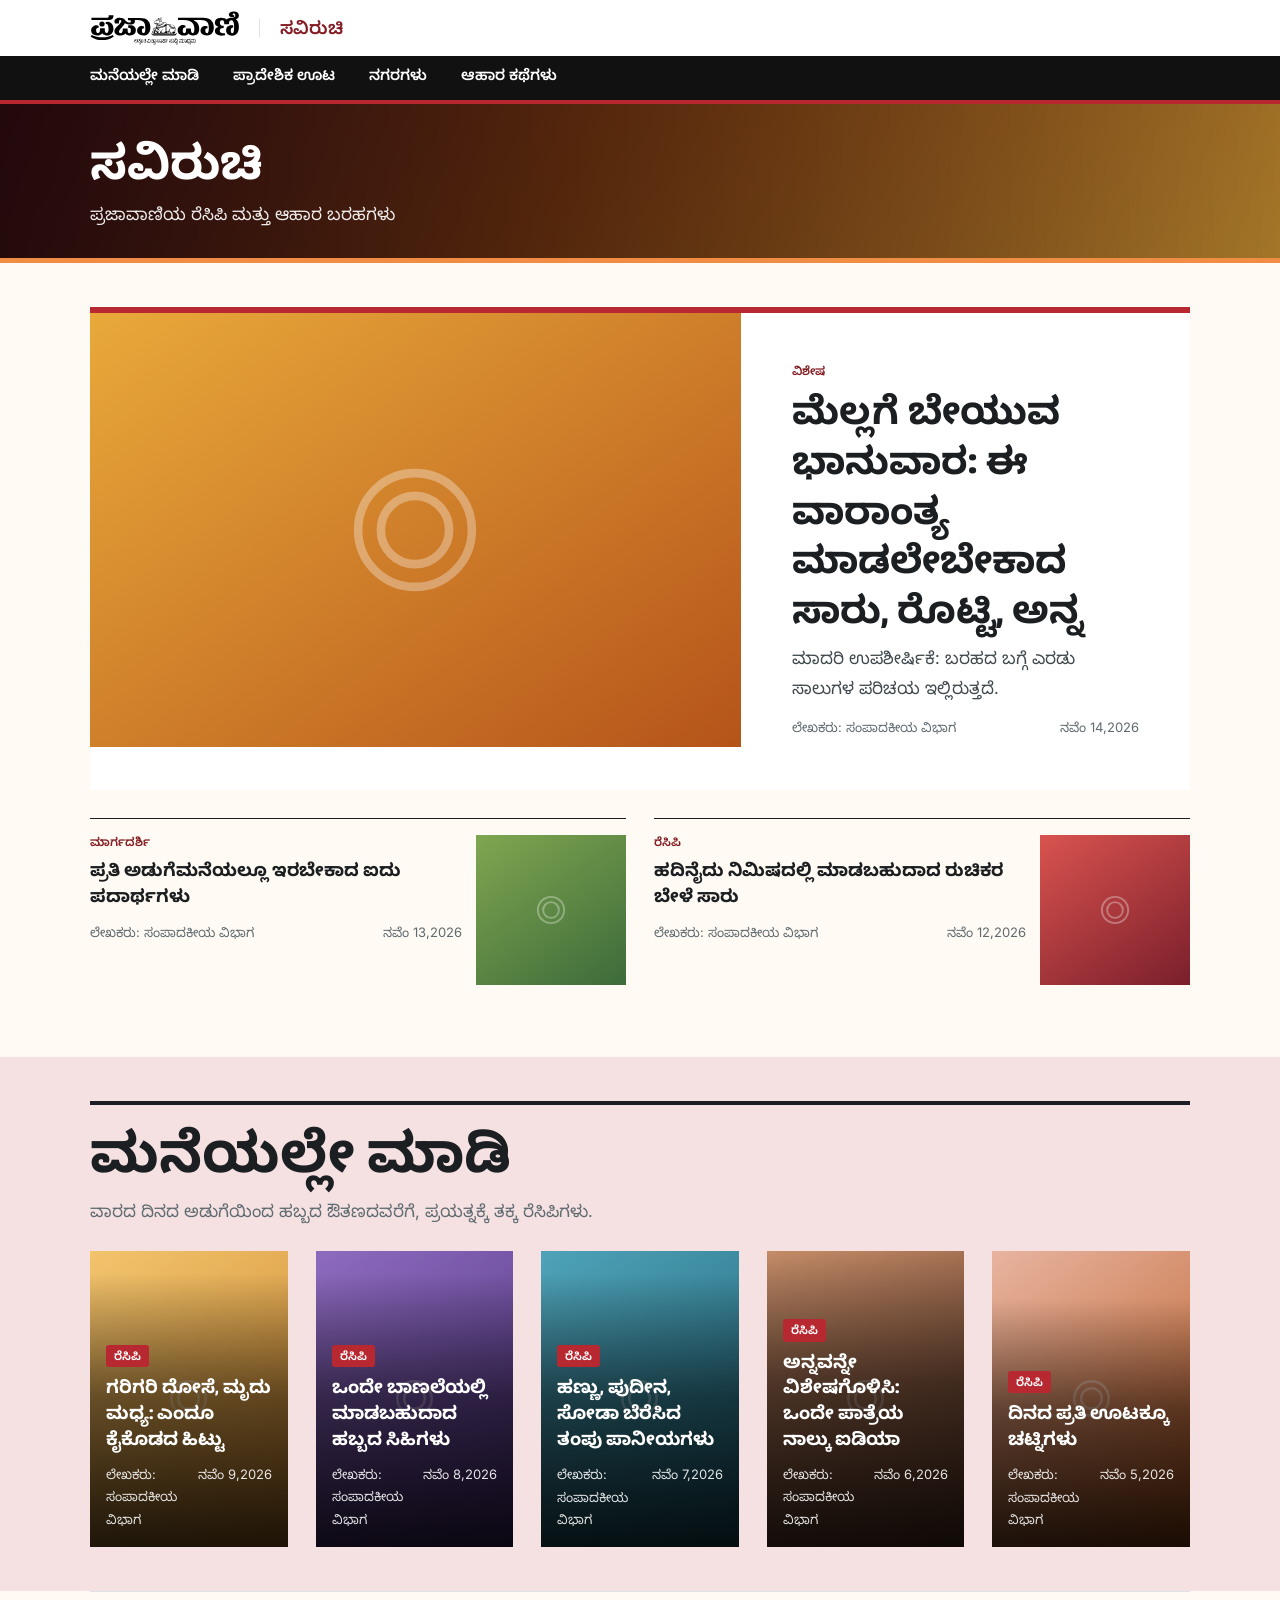
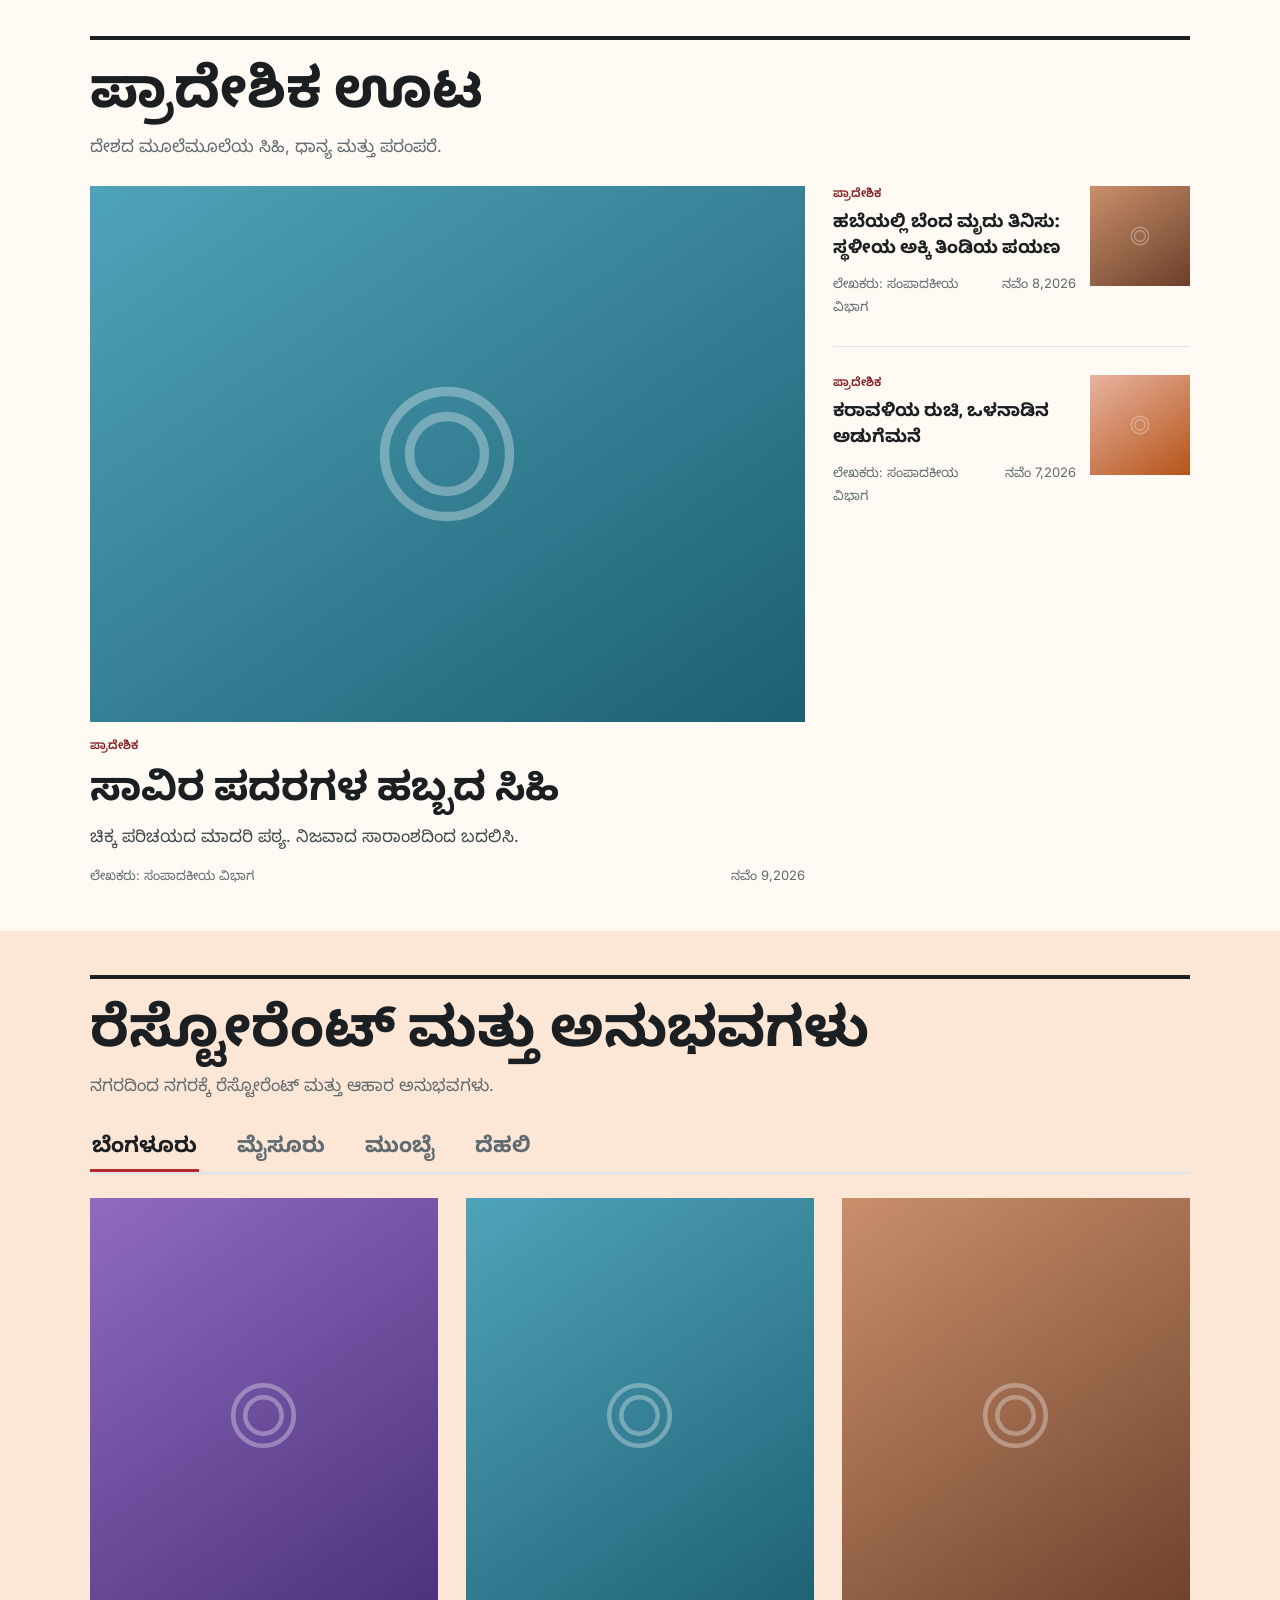
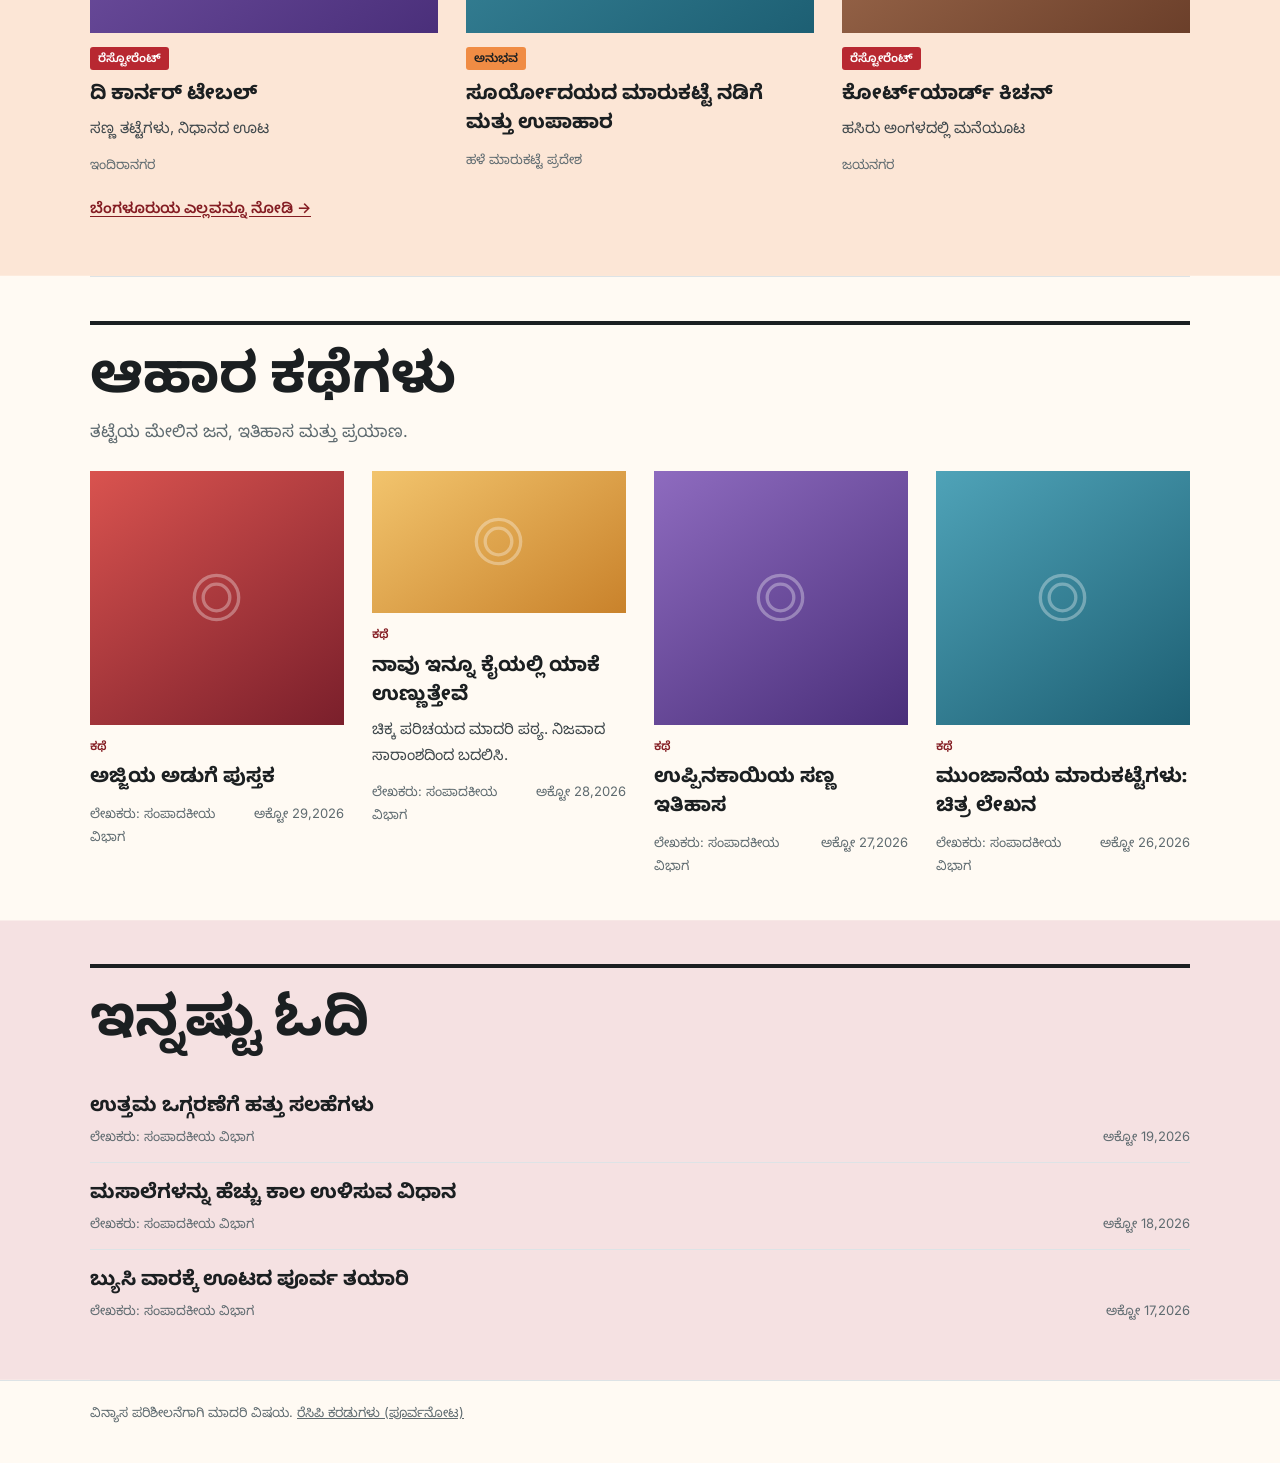
==== index.pv.html @ 2c907ed9 "Build Food section preview: DH and PV landings and tabular recipe pages Landing pages (index.html, i" ====
<!doctype html>
<html lang="kn">
<head>
  <meta charset="utf-8">
  <meta name="viewport" content="width=device-width, initial-scale=1">
  <meta name="theme-color" content="#b82831">
  <meta name="robots" content="noindex, nofollow"><!-- Preview only. Replace with the real robots/canonical tags when hosting is confirmed. -->
  <title>ಸವಿರುಚಿ | ಪ್ರಜಾವಾಣಿ</title>
  <meta name="description" content="ಪ್ರಜಾವಾಣಿಯ ರೆಸಿಪಿ ಮತ್ತು ಆಹಾರ ಬರಹಗಳು.">
  <link rel="icon" type="image/svg+xml" href="https://images.assettype.com/deccanherald/2026-10-08/by28kjz8/favicon-pv.svg">
    <link rel="preconnect" href="https://fonts.googleapis.com">
  <link rel="preconnect" href="https://fonts.gstatic.com" crossorigin>
  <link rel="stylesheet" href="https://fonts.googleapis.com/css2?family=Bricolage+Grotesque:opsz,wght@12..96,600..800&family=Inter:wght@400;500;600;700&family=Noto+Sans+Kannada:wght@400;600;700&display=swap">
  <link rel="stylesheet" href="site/style.css">
  <script src="site/common.js" defer></script>
  <script src="site/main.js" defer></script>
</head>
<body class="brand-pv">
  <a class="skip-link" href="#stories">ಬರಹಗಳಿಗೆ ಹೋಗಿ</a>
  <header class="top">
    <div class="top-inner">
      <a class="publisher" href="https://www.prajavani.net/" aria-label="ಪ್ರಜಾವಾಣಿ ಮುಖಪುಟ"><img src="site/assets/pv-logo.svg" alt="ಪ್ರಜಾವಾಣಿ" height="34"></a>
      <span class="section-name" data-food-title>ಸವಿರುಚಿ</span>
    </div>
    <div class="subnav"><nav class="top-nav" data-food-nav aria-label="ಆಹಾರ ವಿಭಾಗಗಳು"></nav></div>
  </header>
  <main>
    <section class="masthead">
      <div class="wrap">
        <h1 data-food-title>ಸವಿರುಚಿ</h1>
        <p data-food-descriptor>ಪ್ರಜಾವಾಣಿಯ ರೆಸಿಪಿ ಮತ್ತು ಆಹಾರ ಬರಹಗಳು</p>
      </div>
    </section>
    <div class="wrap" id="stories" data-food-root data-layout="content/placeholder-landing.json" data-recipe-page="recipe.html" tabindex="-1">
      <p class="loading">ಲೋಡ್ ಆಗುತ್ತಿದೆ…</p>
      <noscript><p class="load-error">ಬರಹಗಳನ್ನು ತೋರಿಸಲು JavaScript ಬೇಕು. <a href="https://www.prajavani.net/health/recipe">ಪ್ರಜಾವಾಣಿ ರೆಸಿಪಿ</a> ಪುಟಕ್ಕೆ ಭೇಟಿ ನೀಡಿ.</p></noscript>
    </div>
  </main>
  <footer class="foot"><div class="wrap"><p>ವಿನ್ಯಾಸ ಪರಿಶೀಲನೆಗಾಗಿ ಮಾದರಿ ವಿಷಯ. <a href="recipe.html">ರೆಸಿಪಿ ಕರಡುಗಳು (ಪೂರ್ವನೋಟ)</a></p></div></footer>
</body>
</html>
---- site/style.css ----
/* Food section · DH and PV. Brand colours and logos follow Common Design/style-guide.html (DH #0091AC, PV #B82831).
   Fonts: Bricolage Grotesque (headlines) + Inter (text), Noto Sans Kannada for Kannada glyphs on PV.
   Images are placeholders with per-card aspect ratios (.ar-*); card rows become swipeable carousels on mobile. */

:root{
  --brand-primary:#0091ac;--brand-secondary:#00a9c7;--brand-highlight:#ee9b00;
  --font-headline:"Bricolage Grotesque","Noto Sans Kannada",system-ui,sans-serif;
  --font-subhead:"Inter","Noto Sans Kannada",system-ui,sans-serif;
  --font-body:"Inter","Noto Sans Kannada",system-ui,sans-serif;
  --head-weight:700;--sub-weight:600;--body-weight:400;
  --ink:#1b1f21;--muted:#5f6b70;--paper:#fffaf3;--card:#fff;--line:#dde3e6;
  --wrap:1180px;--pad:clamp(16px,4vw,40px);--gap:clamp(16px,2.4vw,28px)
}
.brand-pv{
  --brand-primary:#b82831;--brand-secondary:#b82831;--brand-highlight:#f08c44
}
*{box-sizing:border-box}
html{scroll-behavior:smooth;scroll-padding-top:130px}
[hidden]{display:none!important}
/* Derived brand tokens live on body, next to the brand class, so each brand recomputes them from its own primary. */
body{--accent-ink:color-mix(in srgb,var(--brand-primary) 72%,#000);--chip-bg:color-mix(in srgb,var(--brand-primary) 12%,#fff);--band:color-mix(in srgb,var(--brand-primary) 14%,#fff);--band-warm:color-mix(in srgb,var(--brand-highlight) 22%,#fff);--deep:color-mix(in srgb,var(--brand-primary) 80%,#000);
  margin:0;background:var(--paper);color:var(--ink);font:var(--body-weight) 16px/1.6 var(--font-body);-webkit-font-smoothing:antialiased;overflow-wrap:anywhere}
body.brand-pv{line-height:1.75}
img{max-width:100%;height:auto;display:block}
a{color:inherit}
h1,h2,h3,h4,p,ul,ol,dl,dd{margin:0}
ul,ol{padding:0}
button{font:inherit}
.wrap{max-width:var(--wrap);margin:0 auto;padding:0 var(--pad)}
.visually-hidden{position:absolute!important;width:1px;height:1px;overflow:hidden;clip:rect(0 0 0 0);white-space:nowrap}
.skip-link{position:absolute;left:8px;top:-64px;z-index:300;background:#fff;color:var(--ink);padding:10px 16px;font-family:var(--font-subhead);font-weight:var(--sub-weight);text-decoration:none}
.skip-link:focus{top:8px}
a:focus-visible,button:focus-visible,summary:focus-visible,[tabindex]:focus-visible{outline:3px solid var(--brand-highlight);outline-offset:3px;border-radius:2px}
[data-food-root]:focus{outline:none}

/* Header: white bar with the approved logo, then a black uppercase nav strip (Bon Appetit). */
.top{position:sticky;top:0;z-index:100;background:#fff}
.top-inner{max-width:var(--wrap);margin:0 auto;padding:4px var(--pad);display:flex;align-items:center;gap:0 20px;min-height:56px}
.publisher{display:inline-flex;align-items:center;min-height:48px}
.publisher img{height:44px;width:auto}
.brand-pv .publisher img{height:34px}
.section-name{font:var(--sub-weight) 15px/1 var(--font-subhead);text-transform:uppercase;padding-left:20px;border-left:1px solid var(--line);color:var(--accent-ink)}
.brand-pv .section-name{text-transform:none;font-size:18px}
.subnav{background:#111;border-bottom:4px solid var(--brand-primary)}
.top-nav{display:flex;gap:2px;overflow-x:auto;max-width:var(--wrap);margin:0 auto;padding:0 calc(var(--pad) - 16px);scrollbar-width:none}
.top-nav::-webkit-scrollbar{display:none}
.top-nav a{display:inline-flex;align-items:center;min-height:44px;padding:0 16px;white-space:nowrap;color:#fff;text-decoration:none;font:var(--sub-weight) 13px var(--font-subhead);text-transform:uppercase;border-bottom:3px solid transparent}
.brand-pv .top-nav a{text-transform:none;font-size:15px}
.top-nav a:hover{border-bottom-color:var(--brand-highlight)}
.top-nav a:focus-visible{outline-color:#fff}
@media(max-width:700px){.section-name{display:none}}

/* Masthead: slim photo bar under a dark overlay (photo set in the layout JSON), spice-toned gradient as fallback */
.masthead{padding:clamp(16px,2.6vw,28px) 0;margin-bottom:clamp(20px,3vw,32px);color:#fff;background:linear-gradient(90deg,rgb(0 0 0/.72),rgb(0 0 0/.30)),var(--masthead-image,none) center/cover,linear-gradient(120deg,#7a1f2b,#b5541a 45%,#e9a93a);border-bottom:5px solid var(--brand-highlight)}
.masthead h1{font:var(--head-weight) clamp(2rem,4.5vw,3rem)/1.15 var(--font-headline)}
.brand-pv .masthead h1{line-height:1.3}
.masthead p{margin-top:6px;max-width:52ch;color:#fff;opacity:.92;font-size:1.0625rem}

/* Shared story parts */
.tags{display:flex;flex-wrap:wrap;gap:6px 12px;margin-bottom:8px}
.tag{font:var(--sub-weight) 11px/1.2 var(--font-subhead);text-transform:uppercase;color:var(--accent-ink)}
.brand-pv .tag{text-transform:none;font-size:12px}
.tag-video,.tag-premium{padding:4px 7px;border-radius:3px}
.tag-video{background:var(--ink);color:#fff}
.tag-premium{background:#fff;color:var(--ink);box-shadow:inset 0 0 0 1px var(--ink)}
.headline{font:var(--head-weight) 1.25rem/1.25 var(--font-headline)}
.brand-pv .headline{line-height:1.45}
.headline a{text-decoration:none}
.headline a:hover{text-decoration:underline;text-decoration-thickness:2px;text-underline-offset:3px;text-decoration-color:var(--brand-primary)}
.dek{margin-top:8px;color:#3f484c;font-size:.9375rem}
.meta{margin-top:auto;padding-top:12px;display:flex;justify-content:space-between;gap:12px;font-size:13px;color:var(--muted)}
.meta .date{margin-left:auto;white-space:nowrap}
.caption{margin-top:10px;font-size:12px;color:var(--muted);font-style:italic}
.art{display:block;position:relative;aspect-ratio:var(--ar,3/2);overflow:hidden;background:linear-gradient(145deg,var(--t1,#ddd),var(--t2,#bbb))}
.art:after{content:"";position:absolute;inset:0;opacity:.32;background:url("data:image/svg+xml,%3Csvg xmlns='http://www.w3.org/2000/svg' viewBox='0 0 64 64' fill='none' stroke='white' stroke-width='3'%3E%3Ccircle cx='32' cy='32' r='20'/%3E%3Ccircle cx='32' cy='32' r='12'/%3E%3C/svg%3E") center/28% no-repeat}
.art img{position:absolute;inset:0;width:100%;height:100%;object-fit:cover;z-index:1}
.art.has-img:after{display:none}
.ar-wide{--ar:3/2}.ar-wide2{--ar:16/9}.ar-43{--ar:4/3}.ar-square{--ar:1/1}.ar-portrait{--ar:4/5}.ar-tall{--ar:2/3}
.text-link{display:inline-flex;align-items:center;min-height:44px;font:var(--sub-weight) 15px var(--font-subhead);color:var(--accent-ink);text-decoration:underline;text-underline-offset:3px}
.button{display:inline-flex;align-items:center;justify-content:center;min-height:44px;padding:0 20px;border-radius:999px;background:var(--brand-highlight);color:var(--ink);font:var(--sub-weight) 15px var(--font-subhead);text-decoration:none;border:0;cursor:pointer}
.button:hover{background:color-mix(in srgb,var(--brand-highlight) 82%,#000)}
.button-quiet{background:transparent;color:var(--ink);box-shadow:inset 0 0 0 2px var(--ink)}
.button-quiet:hover{background:var(--ink);color:#fff}

/* Modules */
.module{padding:clamp(24px,4vw,44px) 0;border-top:1px solid var(--line)}
.module:first-child{border-top:0;padding-top:12px}
/* Every second module sits on a full-width tinted band; the clip keeps the band from widening the page. */
.module:nth-of-type(4n){--band:var(--band-warm)}
.module:nth-of-type(even){border-top:0;background:var(--band);box-shadow:0 0 0 100vmax var(--band);clip-path:inset(0 -100vmax)}
.module-head{margin-bottom:24px;padding-top:14px;border-top:4px solid var(--ink)}
.module-head h2{font:var(--head-weight) clamp(2rem,5vw,3.5rem)/1.05 var(--font-headline)}
.brand-dh .module-head h2{text-transform:uppercase;}
.brand-pv .module-head h2{line-height:1.25}
.module-head .intro{margin-top:8px;color:var(--muted);font-size:1.0625rem}

/* Lead. Hero: a wide photo beside a light text panel, supporting stories in a row below.
   Split: a 4:3 card beside a rail of square-thumbnail rows, used by the middle module for a different shape. */
.lead{display:grid;gap:var(--gap)}
.lead-main{display:flex;flex-direction:column}
.lead-body{display:flex;flex-direction:column;flex:1;padding-top:16px}
.lead .headline{font-size:clamp(1.65rem,3.4vw,2.5rem);line-height:1.12}
.brand-pv .lead .headline{line-height:1.35}
.lead .dek{font-size:1.0625rem}
.lead-side{display:flex;flex-direction:column}
/* Rail rows: text on the left, a square thumbnail on the right, hairline between rows. */
.row{display:grid;grid-template-columns:minmax(0,1fr) minmax(88px,28%);grid-template-areas:"text art";gap:14px;align-items:start;padding:var(--gap) 0;border-bottom:1px solid var(--line)}
.row:first-child{padding-top:0}
.row:last-child{border-bottom:0;padding-bottom:0}
.row .art{grid-area:art}
.row-body{grid-area:text;display:flex;flex-direction:column;min-width:0}
.lead .row .headline{font-size:1.125rem;line-height:1.25}
.brand-pv .lead .row .headline{line-height:1.45}

.lead--hero .lead-main{display:grid;grid-template-columns:minmax(0,1fr);background:var(--card);border-top:6px solid var(--brand-primary)}
.lead--hero .lead-body{justify-content:center;padding:clamp(22px,4vw,52px)}
.lead--hero .lead-main .headline{font-size:clamp(1.7rem,3vw,2.7rem);line-height:1.1}
.brand-pv .lead--hero .lead-main .headline{line-height:1.3}
.lead--hero .lead-side{gap:0}
.lead--hero .row,.lead--hero .row:first-child{padding:16px 0 0;border:0;border-top:1px solid var(--ink);margin-bottom:var(--gap)}
@media(min-width:641px){.lead--hero .lead-side{display:grid;grid-template-columns:1fr 1fr;column-gap:var(--gap)}}
@media(min-width:1024px){.lead--hero .lead-main{grid-template-columns:minmax(0,1.45fr) minmax(0,1fr)}.lead--hero .lead-main .art{align-self:start}}
@media(max-width:640px){.lead--hero .lead-main{margin:0 calc(-1*var(--pad))}}
@media(max-width:1023px){.lead--split{grid-template-columns:1fr}.lead-side{margin-top:8px}.lead .row .headline{font-size:1rem}}
@media(min-width:1024px){.lead--split{grid-template-columns:2fr 1fr}}

/* Rails: a grid on desktop; below 1024px a swipeable scroll-snap carousel that bleeds to the screen edge. */
.rail{display:grid;gap:var(--gap);align-items:start}
.rail.cols-2{grid-template-columns:repeat(2,1fr)}.rail.cols-3{grid-template-columns:repeat(3,1fr)}
.rail.cols-4{grid-template-columns:repeat(4,1fr)}.rail.cols-5{grid-template-columns:repeat(5,1fr)}
.rail:focus-visible{outline-offset:-2px}
@media(max-width:1023px){
  .rail{display:flex;gap:14px;overflow-x:auto;scroll-snap-type:x mandatory;scroll-padding:0 var(--pad);margin:0 calc(-1*var(--pad));padding:0 var(--pad) 10px;scrollbar-width:none;-webkit-overflow-scrolling:touch;overscroll-behavior-x:contain}
  .rail::-webkit-scrollbar{display:none}
  .rail>*{flex:0 0 min(72%,340px);scroll-snap-align:start}
  .rail.pcards>*{flex-basis:min(56%,230px)}
}

/* Cards: borderless, image on top. */
.card{display:flex;flex-direction:column}
.card-body{padding:14px 0 0;display:flex;flex-direction:column;flex:1}

/* Portrait cards (The Hindu style): full-bleed 2:3 image, text on a dark gradient at the bottom. */
.pcard{position:relative;overflow:hidden;background:#000;color:#fff}
.pcard-link{display:block;position:relative;color:inherit;text-decoration:none}
.pcard-text{z-index:2;position:absolute;left:0;right:0;bottom:0;padding:72px 16px 16px;background:linear-gradient(to top,rgb(0 0 0/.86),rgb(0 0 0/.55) 55%,rgb(0 0 0/0));display:flex;flex-direction:column}
.pcard .headline{font-size:1.15rem;line-height:1.2;color:#fff}
.brand-pv .pcard .headline{line-height:1.4}
.pcard .tag{color:#fff;background:var(--brand-primary);padding:4px 8px;border-radius:3px}
.pcard .meta{color:#fff;opacity:.88;padding-top:10px}
.pcard-link:hover .headline{text-decoration:underline;text-underline-offset:3px;text-decoration-color:var(--brand-highlight)}
.pcard-link:focus-visible{outline-offset:-4px;outline-color:#fff}

/* Restaurant / experience labels on city cards */
.tag-restaurant,.tag-experience{padding:4px 8px;border-radius:3px}
.tag-restaurant{background:var(--brand-primary);color:#fff}
.tag-experience{background:var(--brand-highlight);color:var(--ink)}

/* City tabs: editorial underline tabs. Bold headline-font labels on a hairline; a heavy brand underline grows in under the active tab. */
.tabs-wrap{display:grid;gap:24px}
.tabs{display:flex;gap:clamp(20px,3vw,36px);border-bottom:2px solid var(--line);overflow-x:auto;scrollbar-width:none;max-width:100%}
.tabs::-webkit-scrollbar{display:none}
.tab{position:relative;flex:none;min-height:48px;padding:0 2px 6px;border:0;background:transparent;color:var(--muted);font:var(--head-weight) clamp(1.05rem,2vw,1.35rem)/1.2 var(--font-headline);cursor:pointer;white-space:nowrap;transition:color .2s}
.brand-pv .tab{line-height:1.5}
.tab:after{content:"";position:absolute;left:0;right:0;bottom:-2px;height:5px;background:var(--brand-primary);transform:scaleX(0);transform-origin:left;transition:transform .28s ease}
.tab:hover{color:var(--ink)}
.tab:hover:after{transform:scaleX(.35);background:var(--brand-highlight)}
.tab[aria-selected="true"]{color:var(--ink)}
.tab[aria-selected="true"]:after{transform:scaleX(1);background:var(--brand-primary)}
.tab:focus-visible{outline:3px solid var(--brand-primary);outline-offset:2px}
.tab-panel{display:grid;gap:12px;animation:panel-in .3s ease}
@keyframes panel-in{from{opacity:0;transform:translateY(8px)}to{opacity:1;transform:none}}
@media(max-width:640px){.tabs{margin:0 calc(-1*var(--pad));padding:0 var(--pad)}}

/* Desktop hover effects (mouse only): photos zoom, headlines underline, portrait cards lift. */
.art img{transition:transform .6s cubic-bezier(.2,.7,.2,1)}
.pcard{transition:transform .3s ease,box-shadow .3s ease}
.pcard-text{transition:padding-bottom .3s ease}
.button,.text-link{transition:background .2s,color .2s,box-shadow .2s}
@media(hover:hover) and (pointer:fine){
  .card:hover .art img,.row:hover .art img,.pcard:hover .art img{transform:scale(1.07)}
  .card:hover .headline a,.row:hover .headline a,.lead-main:hover .headline a,.more-list li:hover .headline a{text-decoration:underline;text-decoration-thickness:2px;text-underline-offset:4px;text-decoration-color:var(--brand-primary)}
  .pcard:hover{transform:translateY(-6px);box-shadow:0 14px 28px rgb(0 0 0/.28)}
  .pcard:hover .pcard-text{padding-bottom:22px}
  .more-list li{transition:padding-left .25s ease}
  .more-list li:hover{padding-left:10px}
  .lead-main:hover .art img{transform:scale(1.04)}
  .top-nav a{transition:background .2s,border-color .2s}
  .top-nav a:hover{background:rgb(255 255 255/.1)}
  .text-link:hover{color:var(--brand-primary);text-decoration-thickness:2px}
  .button:hover{box-shadow:0 4px 12px rgb(0 0 0/.22)}
}
@media(prefers-reduced-motion:reduce){.tab,.tab:after,.tab-panel,.art img,.pcard,.pcard-text,.more-list li{transition:none;animation:none}}

@media(prefers-reduced-motion:reduce){.rail{scroll-behavior:auto}}

/* More list */
.more-list{list-style:none;display:grid;gap:0}
.more-list li{padding:14px 0;border-bottom:1px solid var(--line)}
.more-list li:last-child{border-bottom:0}
.more-list .meta{padding-top:6px}
.archive{padding:32px 0 clamp(32px,5vw,64px);text-align:center;border-top:1px solid var(--line);margin-top:8px}
.actions{display:flex;flex-wrap:wrap;align-items:center;gap:6px 20px;margin-top:16px}

/* Mobile: every headline clamps to 3 lines (full text stays in the DOM for screen readers) */
@media(max-width:767px){
  .headline a,.pcard .headline{display:-webkit-box;-webkit-box-orient:vertical;-webkit-line-clamp:3;line-clamp:3;overflow:hidden}
}

/* Reserved ad positions. Empty until the publisher's ad integration is wired in. Never place inside a recipe grid. */
.ad-slot{display:none;margin:8px auto;min-height:90px;align-items:center;justify-content:center;border:1px dashed var(--line);color:var(--muted);font-size:11px;text-transform:uppercase}
body.show-ad-slots .ad-slot{display:flex}
.loading,.load-error{padding:48px 0;color:var(--muted)}
.load-error{color:#8c2314}
.foot{border-top:1px solid var(--line);padding:20px 0 40px;color:var(--muted);font-size:13px}

/* Recipe page */
.recipe{padding-top:clamp(20px,4vw,40px);padding-bottom:64px}
.recipe-head h1{font:var(--head-weight) clamp(2rem,5vw,3.2rem)/1.1 var(--font-headline);margin-top:8px}
.brand-pv .recipe-head h1{line-height:1.3}
.recipe-head .dek{font-style:italic}
.facts{display:flex;flex-wrap:wrap;gap:4px 24px;margin-top:14px}
.facts dt{font-size:12px;text-transform:uppercase;color:var(--muted)}
.facts dd{font-family:var(--font-subhead);font-weight:var(--sub-weight);margin-bottom:4px}
.draft-note{margin-top:16px;padding:10px 14px;background:#fff4d6;border-left:4px solid var(--brand-highlight);font-size:14px}
.recipe h2{font:var(--head-weight) 1.5rem/1.2 var(--font-headline)}
.recipe h3{font:var(--head-weight) 1.2rem/1.2 var(--font-headline);margin:20px 0 10px}
.method{margin-top:28px}
.method-head{display:flex;flex-wrap:wrap;align-items:center;justify-content:space-between;gap:12px;margin-bottom:14px}
.toggle{display:flex;gap:6px;flex-wrap:wrap}
.toggle button{min-height:44px;padding:0 16px;border:1px solid var(--ink);background:#fff;color:var(--ink);font:var(--sub-weight) 14px var(--font-subhead);cursor:pointer;border-radius:999px}
.toggle button[aria-pressed="true"]{background:var(--ink);color:#fff}
.toggle .print-btn{border-color:var(--line)}

/* Recipe grid (Cooking for Engineers format): ingredients down the left, each operation a cell spanning the rows
   it combines, columns running left to right in order. Scrolls sideways inside .table-wrap on narrow screens. */
.table-wrap{overflow-x:auto;padding-bottom:4px}
/* Separate borders (not collapsed) so the sticky ingredient column keeps its lines while scrolling. */
table.recipe-grid{border-collapse:separate;border-spacing:0;background:var(--card);border:2px solid var(--brand-primary);min-width:100%}
.recipe-grid th,.recipe-grid td{border:0;border-right:1px solid var(--brand-primary);border-bottom:1px solid var(--brand-primary);padding:8px 10px;vertical-align:middle;font-size:15px;line-height:1.35}
.recipe-grid tr:last-child>*{border-bottom:0}
.recipe-grid td:last-child{border-right:0}
.recipe-grid .g-ingredient{text-align:left;font-weight:var(--body-weight);min-width:240px;max-width:360px;background:var(--card);position:sticky;left:0;z-index:1;box-shadow:2px 0 0 var(--brand-primary)}
.scroll-hint{margin-top:8px;font-size:13px;color:var(--muted)}
.recipe-grid .g-op{text-align:center;min-width:128px;max-width:200px;background:var(--chip-bg);font-family:var(--font-subhead);font-weight:var(--sub-weight);font-size:14px}
.recipe-grid .g-empty{border-right-color:var(--line);border-bottom-color:var(--line);background:var(--card)}
/* Recipe chooser (several recipes in one story, or every draft) */
.picker-group{margin-top:28px}
.picker-group h2{margin-bottom:12px}
.recipe-picker{list-style:none;display:grid;gap:12px;grid-template-columns:1fr}
.recipe-picker a{display:flex;flex-direction:column;gap:2px;min-height:44px;padding:14px 16px;background:var(--card);border:1px solid var(--line);border-left:4px solid var(--brand-primary);text-decoration:none}
.recipe-picker a:hover{border-color:var(--brand-primary)}
.picker-title{font:var(--head-weight) 1.125rem/1.35 var(--font-headline)}
.picker-sub{font-size:13px;color:var(--muted)}
@media(min-width:641px){.recipe-picker{grid-template-columns:repeat(2,1fr)}}
@media(min-width:1024px){.recipe-picker{grid-template-columns:repeat(3,1fr)}}

/* Phones: the same grid as nested boxes. Each box wraps what an operation combines; its action sits underneath. */
.g-nested{display:none}
.g-group{border:2px solid var(--brand-primary);background:var(--card)}
.g-group .g-group{margin:8px 8px 0;border-width:1px}
.g-leaf{padding:9px 12px;border-bottom:1px solid var(--line);font-size:15px;line-height:1.4}
.g-group>.g-group+.g-leaf,.g-group>.g-group+.g-group{margin-top:8px}
.g-action{padding:10px 12px;background:var(--chip-bg);font:var(--sub-weight) 14px/1.4 var(--font-subhead);border-top:1px solid var(--brand-primary)}
.g-action:before{content:"↓";margin-right:8px;color:var(--accent-ink);font-weight:700}
.g-group>.g-group:last-of-type{margin-bottom:8px}
@media(max-width:700px){
  .table-wrap{display:none}
  .g-nested{display:block}
}
.ingredient-list{list-style:none;display:grid;gap:10px}
.ingredient-list li{padding-bottom:10px;border-bottom:1px solid var(--line)}
.ingredient-list li:last-child{border-bottom:0;padding-bottom:0}
.discard{display:block;margin-top:6px;font-size:13px;font-weight:400;color:#8c2314}
.method-list{margin:0;padding-left:1.4rem;display:grid;gap:16px}
.method-list li::marker{font-weight:700;color:var(--accent-ink)}
.method-action{display:block;font-family:var(--font-subhead);font-weight:var(--sub-weight)}
.method-using{display:block;font-size:14px;color:var(--muted);margin-top:2px}
.notes{margin-top:32px;background:var(--card);border:1px solid var(--line);padding:12px 16px}
.notes summary{cursor:pointer;font-family:var(--font-subhead);font-weight:var(--sub-weight);min-height:44px;display:flex;align-items:center}
.notes ul{padding-left:1.2rem;margin-top:8px;display:grid;gap:8px}

@media print{
  .top,.no-print,.skip-link,.foot{display:none!important}
  body{background:#fff;font-size:12pt}
  .table-wrap{overflow:visible}
  .draft-note{border:1px solid #999;background:none}
}
@media(prefers-reduced-motion:reduce){html{scroll-behavior:auto}}
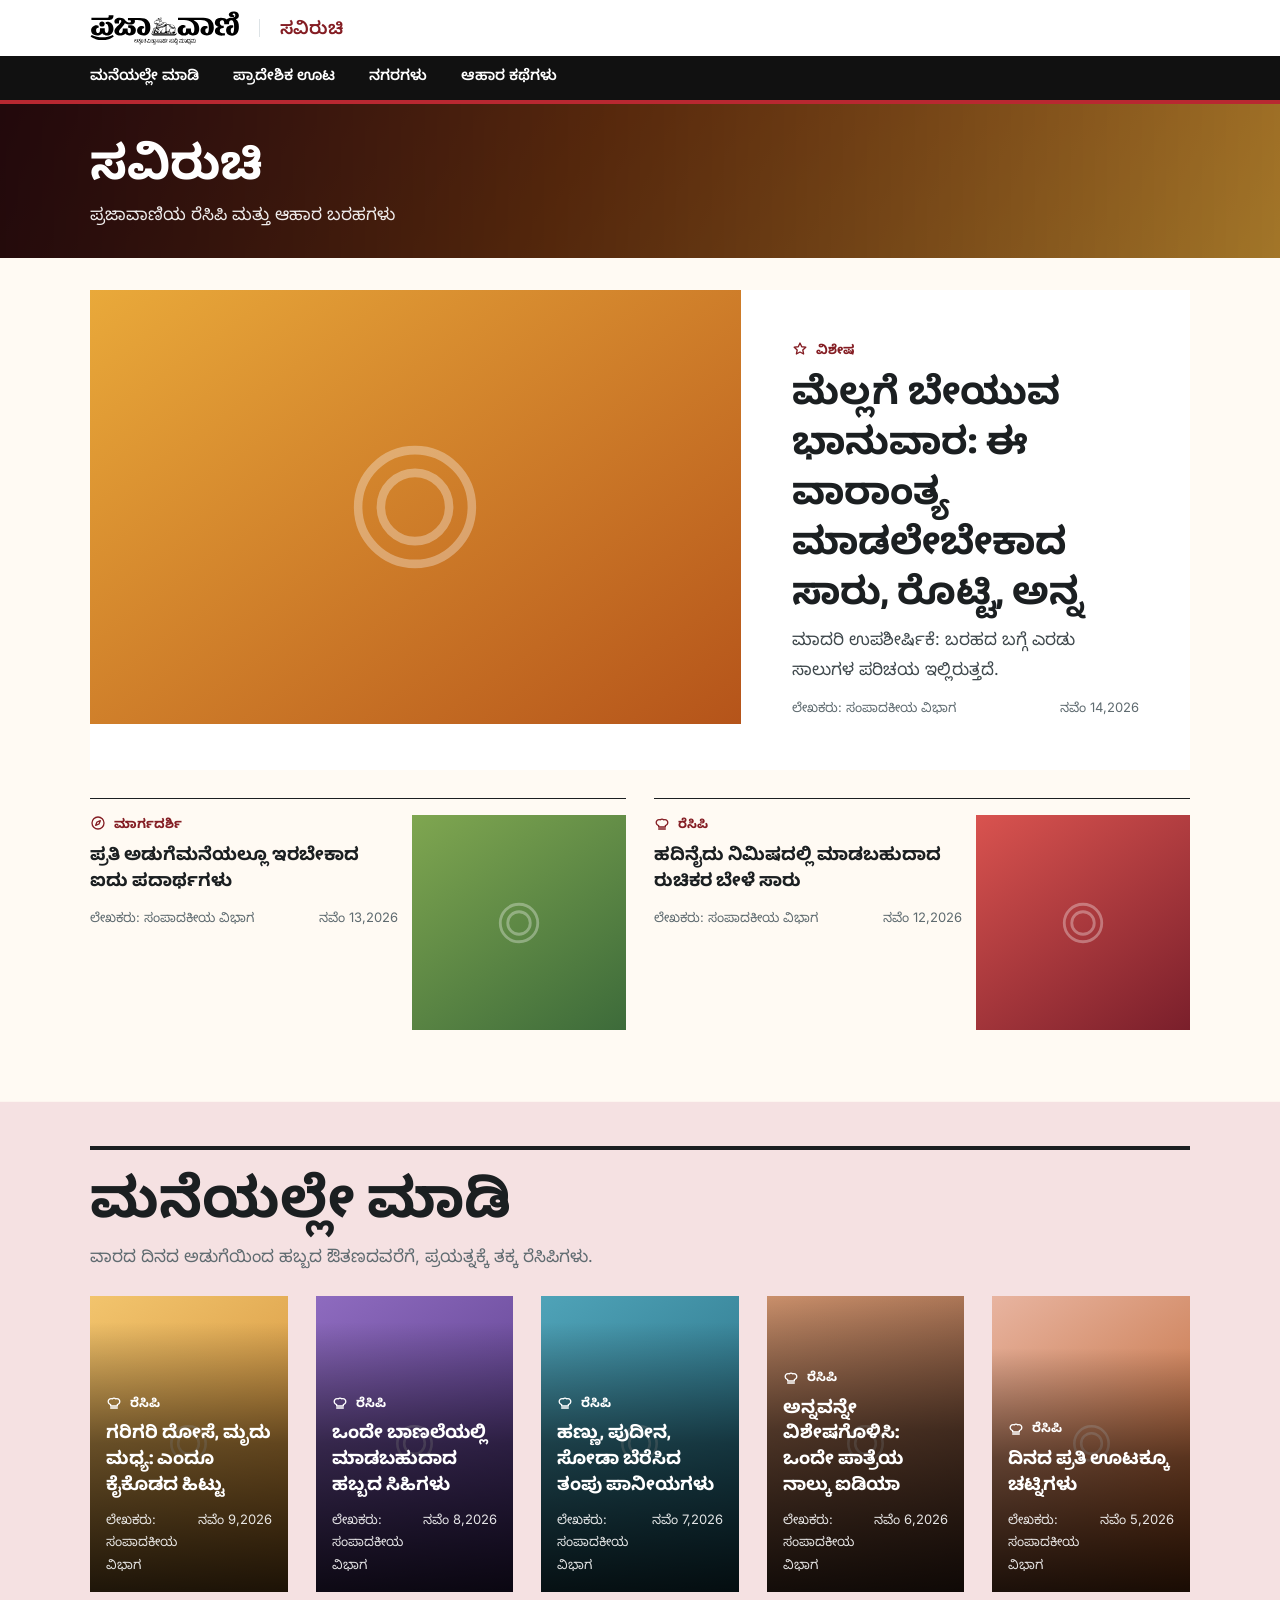
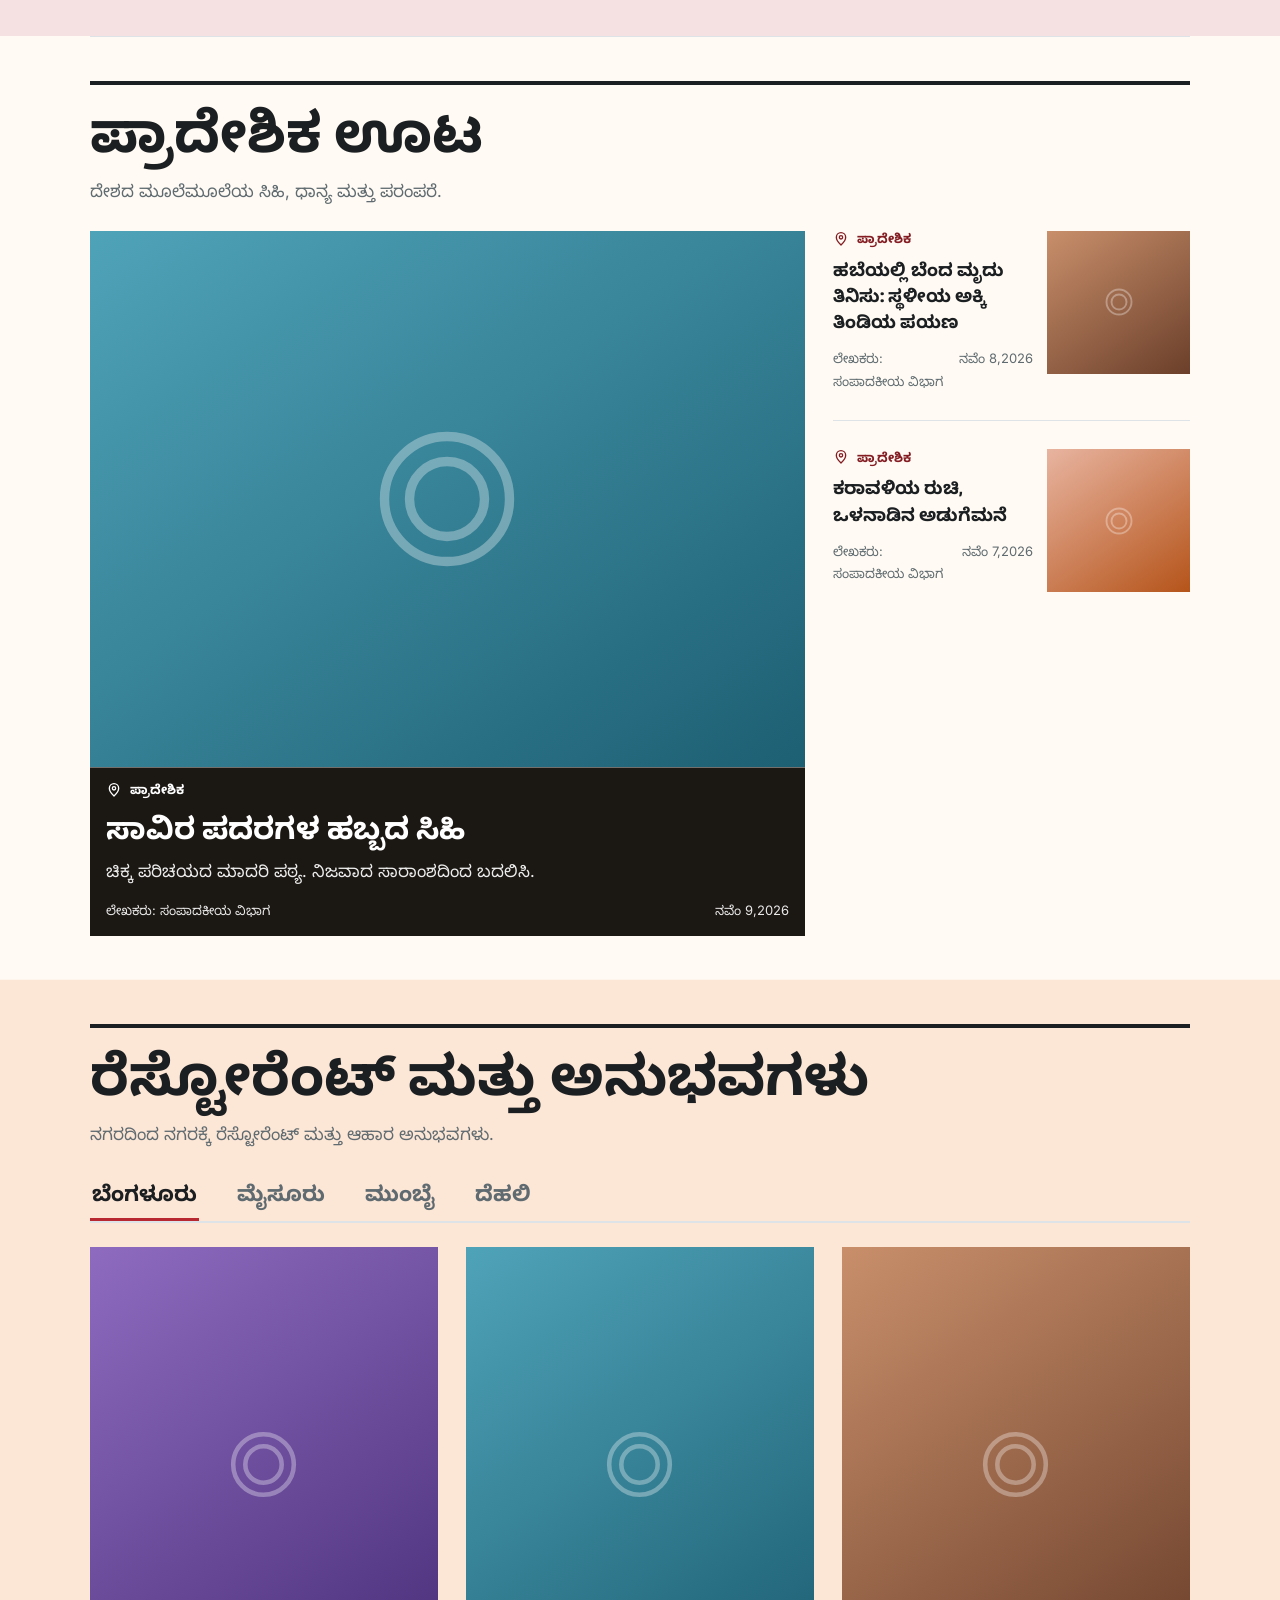
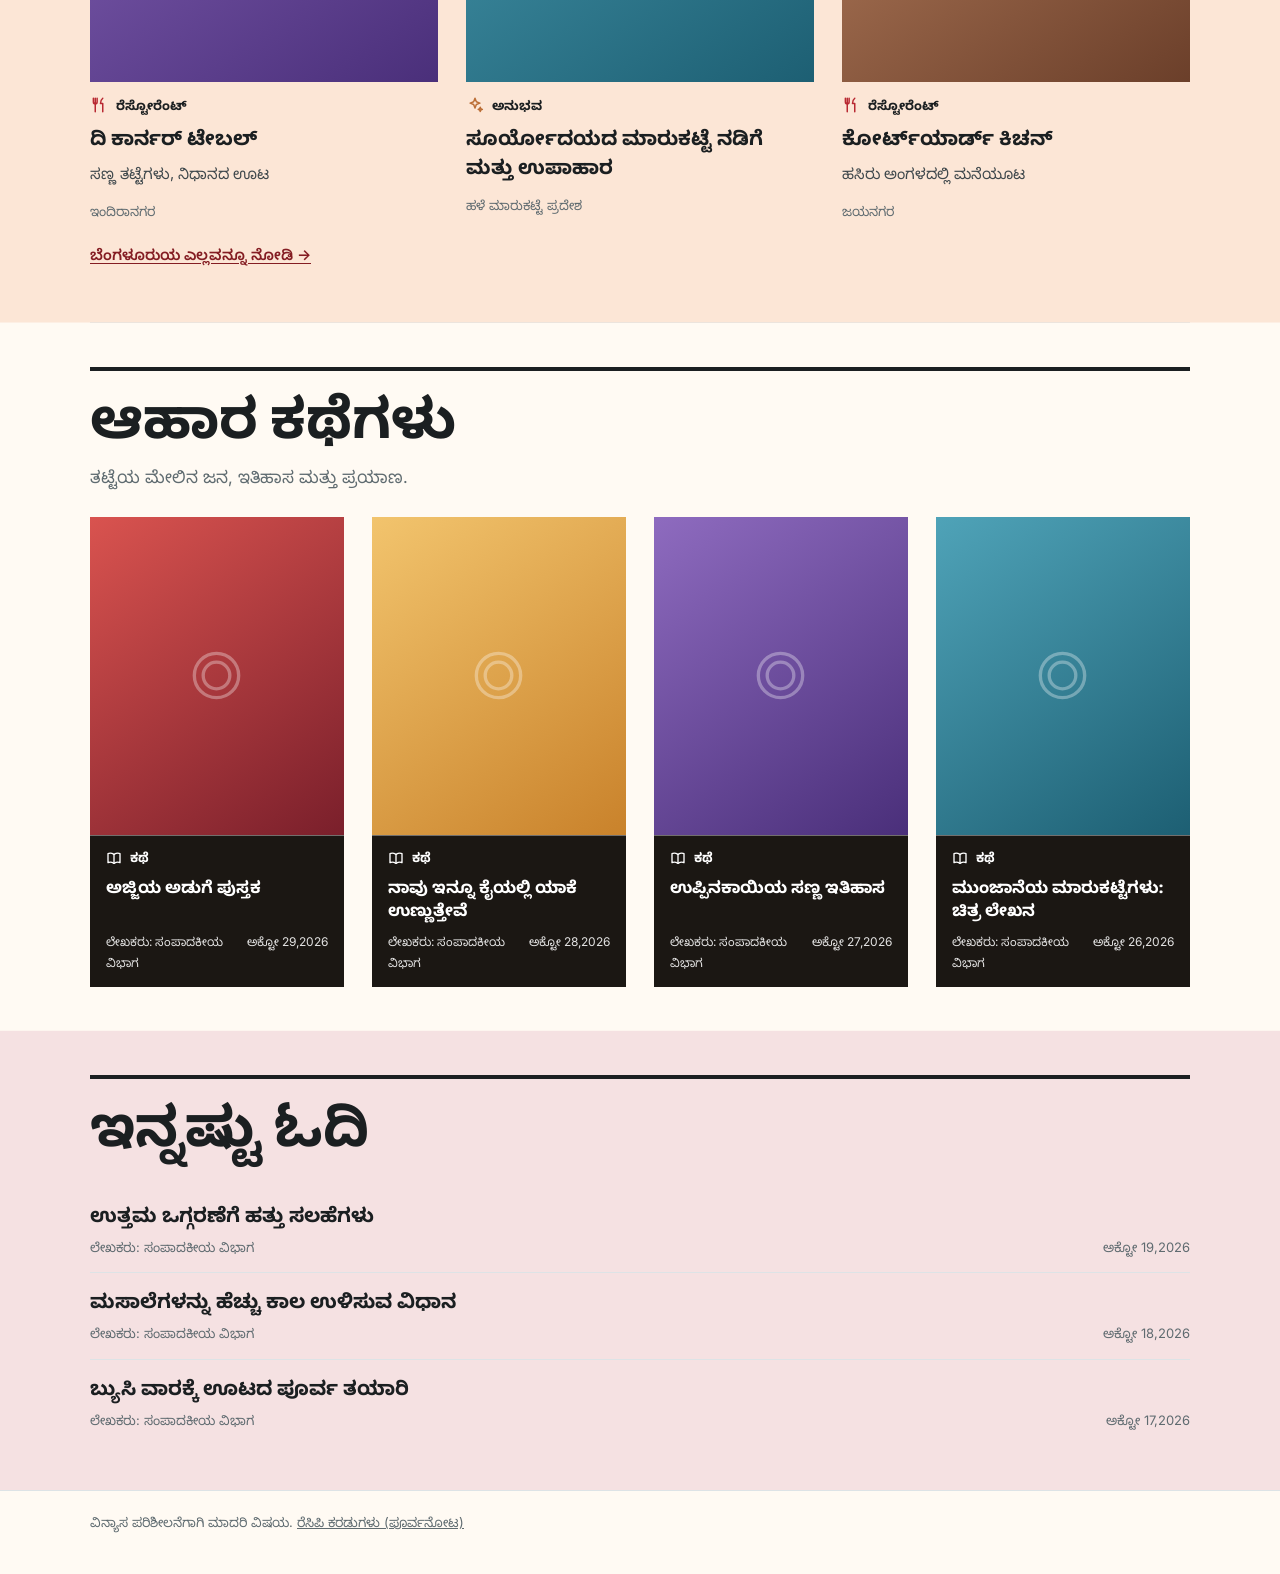
==== commit 29fa39ea: "Add story and section pages, working links, parallax, English/Kannada recipes - story.html: photo he" ====
--- a/index.pv.html
+++ b/index.pv.html
@@ -13,6 +13,8 @@
   <link rel="stylesheet" href="https://fonts.googleapis.com/css2?family=Bricolage+Grotesque:opsz,wght@12..96,600..800&family=Inter:wght@400;500;600;700&family=Noto+Sans+Kannada:wght@400;600;700&display=swap">
   <link rel="stylesheet" href="site/style.css">
   <script src="site/common.js" defer></script>
+  <script src="site/cards.js" defer></script>
+  <script src="site/parallax.js" defer></script>
   <script src="site/main.js" defer></script>
 </head>
 <body class="brand-pv">
--- a/site/style.css
+++ b/site/style.css
@@ -51,15 +51,16 @@
 @media(max-width:700px){.section-name{display:none}}
 
 /* Masthead: slim photo bar under a dark overlay (photo set in the layout JSON), spice-toned gradient as fallback */
-.masthead{padding:clamp(16px,2.6vw,28px) 0;margin-bottom:clamp(20px,3vw,32px);color:#fff;background:linear-gradient(90deg,rgb(0 0 0/.72),rgb(0 0 0/.30)),var(--masthead-image,none) center/cover,linear-gradient(120deg,#7a1f2b,#b5541a 45%,#e9a93a);border-bottom:5px solid var(--brand-highlight)}
+.masthead{padding:clamp(16px,2.6vw,28px) 0;margin-bottom:clamp(20px,3vw,32px);color:#fff;background:linear-gradient(90deg,rgb(0 0 0/.72),rgb(0 0 0/.30)),var(--masthead-image,none) center/cover,linear-gradient(120deg,#7a1f2b,#b5541a 45%,#e9a93a)}
 .masthead h1{font:var(--head-weight) clamp(2rem,4.5vw,3rem)/1.15 var(--font-headline)}
 .brand-pv .masthead h1{line-height:1.3}
 .masthead p{margin-top:6px;max-width:52ch;color:#fff;opacity:.92;font-size:1.0625rem}
 
 /* Shared story parts */
-.tags{display:flex;flex-wrap:wrap;gap:6px 12px;margin-bottom:8px}
-.tag{font:var(--sub-weight) 11px/1.2 var(--font-subhead);text-transform:uppercase;color:var(--accent-ink)}
-.brand-pv .tag{text-transform:none;font-size:12px}
+/* Kicker label: bold small caps with a small type icon in front (chips are kept for Video, Premium, Restaurant, Experience). */
+.tags{display:flex;flex-wrap:wrap;gap:6px 12px;margin-bottom:10px}
+.tag{display:inline-flex;align-items:center;gap:8px;font:700 12px/1.2 var(--font-subhead);text-transform:uppercase;color:var(--accent-ink)}
+.brand-pv .tag{text-transform:none;font-size:13px}
 .tag-video,.tag-premium{padding:4px 7px;border-radius:3px}
 .tag-video{background:var(--ink);color:#fff}
 .tag-premium{background:#fff;color:var(--ink);box-shadow:inset 0 0 0 1px var(--ink)}
@@ -84,7 +85,7 @@
 
 /* Modules */
 .module{padding:clamp(24px,4vw,44px) 0;border-top:1px solid var(--line)}
-.module:first-child{border-top:0;padding-top:12px}
+.module:first-child{border-top:0;padding-top:0}
 /* Every second module sits on a full-width tinted band; the clip keeps the band from widening the page. */
 .module:nth-of-type(4n){--band:var(--band-warm)}
 .module:nth-of-type(even){border-top:0;background:var(--band);box-shadow:0 0 0 100vmax var(--band);clip-path:inset(0 -100vmax)}
@@ -103,8 +104,8 @@
 .brand-pv .lead .headline{line-height:1.35}
 .lead .dek{font-size:1.0625rem}
 .lead-side{display:flex;flex-direction:column}
-/* Rail rows: text on the left, a square thumbnail on the right, hairline between rows. */
-.row{display:grid;grid-template-columns:minmax(0,1fr) minmax(88px,28%);grid-template-areas:"text art";gap:14px;align-items:start;padding:var(--gap) 0;border-bottom:1px solid var(--line)}
+/* Rail rows: text on the left, a square photo on the right (40% of the row), hairline between rows. */
+.row{display:grid;grid-template-columns:minmax(0,1fr) 40%;grid-template-areas:"text art";gap:14px;align-items:start;padding:var(--gap) 0;border-bottom:1px solid var(--line)}
 .row:first-child{padding-top:0}
 .row:last-child{border-bottom:0;padding-bottom:0}
 .row .art{grid-area:art}
@@ -112,7 +113,7 @@
 .lead .row .headline{font-size:1.125rem;line-height:1.25}
 .brand-pv .lead .row .headline{line-height:1.45}
 
-.lead--hero .lead-main{display:grid;grid-template-columns:minmax(0,1fr);background:var(--card);border-top:6px solid var(--brand-primary)}
+.lead--hero .lead-main{display:grid;grid-template-columns:minmax(0,1fr);background:var(--card)}
 .lead--hero .lead-body{justify-content:center;padding:clamp(22px,4vw,52px)}
 .lead--hero .lead-main .headline{font-size:clamp(1.7rem,3vw,2.7rem);line-height:1.1}
 .brand-pv .lead--hero .lead-main .headline{line-height:1.3}
@@ -146,15 +147,46 @@
 .pcard-text{z-index:2;position:absolute;left:0;right:0;bottom:0;padding:72px 16px 16px;background:linear-gradient(to top,rgb(0 0 0/.86),rgb(0 0 0/.55) 55%,rgb(0 0 0/0));display:flex;flex-direction:column}
 .pcard .headline{font-size:1.15rem;line-height:1.2;color:#fff}
 .brand-pv .pcard .headline{line-height:1.4}
-.pcard .tag{color:#fff;background:var(--brand-primary);padding:4px 8px;border-radius:3px}
+.pcard .tag{color:#fff}
 .pcard .meta{color:#fff;opacity:.88;padding-top:10px}
 .pcard-link:hover .headline{text-decoration:underline;text-underline-offset:3px;text-decoration-color:var(--brand-highlight)}
 .pcard-link:focus-visible{outline-offset:-4px;outline-color:#fff}
 
-/* Restaurant / experience labels on city cards */
-.tag-restaurant,.tag-experience{padding:4px 8px;border-radius:3px}
-.tag-restaurant{background:var(--brand-primary);color:#fff}
-.tag-experience{background:var(--brand-highlight);color:var(--ink)}
+/* Frosted-glass cards: the text panel sits directly below the photo (never over it). It is a translucent, square-edged slab that shows a
+   blurred continuation of the same photo (--glass-img, set by main.js) under a dark tint. Used by the Food stories row and the big regional card. */
+.rail.glass{align-items:stretch}
+.pcard--glass{display:flex;background:transparent}
+.pcard--glass .pcard-link{display:flex;flex-direction:column;width:100%}
+.pcard--glass .pcard-text,.lead--split .lead-body{position:relative;isolation:isolate;overflow:hidden;left:auto;right:auto;bottom:auto;padding:14px 16px;background:rgb(16 12 8/.9);border:0;border-top:1px solid rgb(255 255 255/.35);border-radius:0;color:#fff}
+.pcard--glass .pcard-text{flex:1}
+.lead--split .lead-body{flex:none}
+.pcard--glass .pcard-text:before,.lead--split .lead-body:before{content:"";position:absolute;inset:-40px;z-index:-2;background:var(--glass-img,none) center/cover;filter:blur(24px) saturate(1.5)}
+.pcard--glass .pcard-text:after,.lead--split .lead-body:after{content:"";position:absolute;inset:0;z-index:-1;background:rgb(16 12 8/.5)}
+.pcard--glass .headline{font-size:1.05rem}
+.pcard--glass .meta{padding-top:8px;font-size:12px}
+.lead--split .lead-main .headline{font-size:clamp(1.35rem,2.4vw,2rem);color:#fff}
+.lead--split .lead-main .dek,.lead--split .lead-main .meta,.lead--split .lead-main .tag{color:#fff}
+.lead--split .lead-main .dek{opacity:.92}
+.lead--split .lead-main .meta{opacity:.9}
+@media(max-width:1023px){.lead--split .lead-main .dek{display:none}}
+
+/* Kicker icons: one small SVG per type, drawn with a mask so it takes the label colour (white on photos). */
+.tag:before{content:"";flex:none;width:16px;height:16px;background:currentColor;-webkit-mask:var(--icon) center/contain no-repeat;mask:var(--icon) center/contain no-repeat}
+.tag-video:before,.tag-premium:before{display:none}
+.tag-feature{--icon:url("data:image/svg+xml,%3Csvg xmlns='http://www.w3.org/2000/svg' viewBox='0 0 24 24' fill='none' stroke='black' stroke-width='2' stroke-linecap='round' stroke-linejoin='round'%3E%3Cpath d='M12 3l2.6 5.6 6.1.7-4.5 4.2 1.2 6L12 16.5 6.6 19.5l1.2-6L3.3 9.3l6.1-.7z'/%3E%3C/svg%3E")}
+.tag-guide{--icon:url("data:image/svg+xml,%3Csvg xmlns='http://www.w3.org/2000/svg' viewBox='0 0 24 24' fill='none' stroke='black' stroke-width='2' stroke-linecap='round' stroke-linejoin='round'%3E%3Ccircle cx='12' cy='12' r='9'/%3E%3Cpath d='M15.5 8.5l-2 5-5 2 2-5z'/%3E%3C/svg%3E")}
+.tag-recipe{--icon:url("data:image/svg+xml,%3Csvg xmlns='http://www.w3.org/2000/svg' viewBox='0 0 24 24' fill='none' stroke='black' stroke-width='2' stroke-linecap='round' stroke-linejoin='round'%3E%3Cpath d='M7 18v-2.2A4.5 4.5 0 1 1 9.5 7.2a3.5 3.5 0 0 1 5 0A4.5 4.5 0 1 1 17 15.8V18z'/%3E%3Cpath d='M7 21h10'/%3E%3C/svg%3E")}
+.tag-story{--icon:url("data:image/svg+xml,%3Csvg xmlns='http://www.w3.org/2000/svg' viewBox='0 0 24 24' fill='none' stroke='black' stroke-width='2' stroke-linecap='round' stroke-linejoin='round'%3E%3Cpath d='M3 5.5C5 4.5 8.5 4.5 12 6.5c3.5-2 7-2 9-1V19c-2-1-5.5-1-9 1-3.5-2-7-2-9-1z'/%3E%3Cpath d='M12 6.5V20'/%3E%3C/svg%3E")}
+.tag-tips{--icon:url("data:image/svg+xml,%3Csvg xmlns='http://www.w3.org/2000/svg' viewBox='0 0 24 24' fill='none' stroke='black' stroke-width='2' stroke-linecap='round' stroke-linejoin='round'%3E%3Cpath d='M9 18h6M10 21h4'/%3E%3Cpath d='M12 3a6 6 0 0 0-3.5 10.9c.6.5 1 1.2 1 2.1h5c0-.9.4-1.6 1-2.1A6 6 0 0 0 12 3z'/%3E%3C/svg%3E")}
+.tag-regional{--icon:url("data:image/svg+xml,%3Csvg xmlns='http://www.w3.org/2000/svg' viewBox='0 0 24 24' fill='none' stroke='black' stroke-width='2' stroke-linecap='round' stroke-linejoin='round'%3E%3Cpath d='M12 21s7-6.2 7-11.5A7 7 0 0 0 5 9.5C5 14.8 12 21 12 21z'/%3E%3Ccircle cx='12' cy='9.5' r='2.5'/%3E%3C/svg%3E")}
+.tag-restaurant{--icon:url("data:image/svg+xml,%3Csvg xmlns='http://www.w3.org/2000/svg' viewBox='0 0 24 24' fill='none' stroke='black' stroke-width='2' stroke-linecap='round' stroke-linejoin='round'%3E%3Cpath d='M7 3v8M4.5 3v5a2.5 2.5 0 0 0 5 0V3M7 11v10'/%3E%3Cpath d='M17 3c-2 1.5-3 4-3 7h3v11'/%3E%3C/svg%3E")}
+.tag-experience{--icon:url("data:image/svg+xml,%3Csvg xmlns='http://www.w3.org/2000/svg' viewBox='0 0 24 24' fill='none' stroke='black' stroke-width='2' stroke-linecap='round' stroke-linejoin='round'%3E%3Cpath d='M12 3l1.8 4.7 4.7 1.8-4.7 1.8L12 16l-1.8-4.7-4.7-1.8 4.7-1.8z'/%3E%3Cpath d='M19 15l.8 2 2 .8-2 .8-.8 2-.8-2-2-.8 2-.8z'/%3E%3C/svg%3E")}
+
+/* Restaurant / experience labels on city cards: same kicker as the other types; the icon colour tells them apart */
+.tag-restaurant,.tag-experience{color:var(--ink)}
+.tag-restaurant:before,.tag-experience:before{width:18px;height:18px}
+.tag-restaurant:before{background:var(--brand-primary)}
+.tag-experience:before{background:color-mix(in srgb,var(--brand-highlight) 78%,#000)}
 
 /* City tabs: editorial underline tabs. Bold headline-font labels on a hairline; a heavy brand underline grows in under the active tab. */
 .tabs-wrap{display:grid;gap:24px}
@@ -173,18 +205,19 @@
 @media(max-width:640px){.tabs{margin:0 calc(-1*var(--pad));padding:0 var(--pad)}}
 
 /* Desktop hover effects (mouse only): photos zoom, headlines underline, portrait cards lift. */
-.art img{transition:transform .6s cubic-bezier(.2,.7,.2,1)}
+/* Photos are drawn 34% oversize; scroll parallax moves them with `translate` (--py vertical on page scroll, --px sideways on carousel swipe, set by main.js) and hover zooms with `scale`. */
+.art img{scale:var(--zoom,1.34);translate:var(--px,0px) var(--py,0px);transition:scale .6s cubic-bezier(.2,.7,.2,1);will-change:translate}
 .pcard{transition:transform .3s ease,box-shadow .3s ease}
 .pcard-text{transition:padding-bottom .3s ease}
 .button,.text-link{transition:background .2s,color .2s,box-shadow .2s}
 @media(hover:hover) and (pointer:fine){
-  .card:hover .art img,.row:hover .art img,.pcard:hover .art img{transform:scale(1.07)}
+  .card:hover .art img,.row:hover .art img,.pcard:hover .art img{--zoom:1.42}
   .card:hover .headline a,.row:hover .headline a,.lead-main:hover .headline a,.more-list li:hover .headline a{text-decoration:underline;text-decoration-thickness:2px;text-underline-offset:4px;text-decoration-color:var(--brand-primary)}
   .pcard:hover{transform:translateY(-6px);box-shadow:0 14px 28px rgb(0 0 0/.28)}
   .pcard:hover .pcard-text{padding-bottom:22px}
   .more-list li{transition:padding-left .25s ease}
   .more-list li:hover{padding-left:10px}
-  .lead-main:hover .art img{transform:scale(1.04)}
+  .lead-main:hover .art img{--zoom:1.39}
   .top-nav a{transition:background .2s,border-color .2s}
   .top-nav a:hover{background:rgb(255 255 255/.1)}
   .text-link:hover{color:var(--brand-primary);text-decoration-thickness:2px}
@@ -207,6 +240,56 @@
   .headline a,.pcard .headline{display:-webkit-box;-webkit-box-orient:vertical;-webkit-line-clamp:3;line-clamp:3;overflow:hidden}
 }
 
+/* Story page: full-bleed photo hero, narrow reading column with drop cap and pull quote, a full-width photo break, recipe callout,
+   share row, reading-progress bar and a "More from Food" row. Reuses the landing's kickers, buttons, rails and parallax. */
+[data-page-root]:focus{outline:none}
+a.section-name{text-decoration:none}
+a.section-name:hover{text-decoration:underline}
+.progress{position:fixed;top:0;left:0;right:0;height:5px;z-index:300;background:linear-gradient(90deg,var(--brand-primary),var(--brand-highlight));transform:scaleX(0);transform-origin:left}
+.ar-hero{--ar:16/9}
+.story-hero{position:relative;color:#fff;background:#000}
+.story-hero>.art{aspect-ratio:auto;height:clamp(460px,80vh,780px)}
+.story-hero:after{content:"";position:absolute;inset:0;z-index:2;pointer-events:none;background:linear-gradient(to top,rgb(0 0 0/.9) 0%,rgb(0 0 0/.58) 40%,rgb(0 0 0/.12) 72%,rgb(0 0 0/.4) 100%)}
+.story-hero-wrap{position:absolute;left:0;right:0;bottom:0;z-index:3;margin:0 auto;padding-bottom:clamp(24px,5vw,60px)}
+.story-hero-text{max-width:900px}
+.story-hero .tag{color:#fff}
+.story-title{margin:6px 0 14px;font:800 clamp(2.2rem,6.2vw,4.8rem)/1.02 var(--font-headline)}
+.brand-pv .story-title{line-height:1.25}
+.story-dek{max-width:46ch;font-size:clamp(1.05rem,2vw,1.4rem);line-height:1.45;opacity:.94}
+.back-link{display:inline-flex;align-items:center;min-height:44px;margin-bottom:6px;color:#fff;text-decoration:none;font:600 14px var(--font-subhead)}
+.back-link:hover{text-decoration:underline;text-underline-offset:3px}
+.byline{display:flex;flex-wrap:wrap;gap:6px 18px;margin-top:18px;font-size:14px;opacity:.92}
+.byline>*+*:before{content:"\2022";margin-right:18px;opacity:.65}
+
+.story-body{padding-top:clamp(28px,5vw,60px);padding-bottom:clamp(8px,2vw,24px)}
+.story-col{max-width:720px;margin:0 auto;font-size:1.125rem;line-height:1.75}
+.brand-pv .story-col{line-height:2}
+.story-col>p{margin:0 0 1.4em}
+.lede{font-size:1.3rem;line-height:1.6;font-weight:500}
+.brand-dh .lede:first-letter{float:left;padding:6px 14px 0 0;color:var(--brand-primary);font:800 5rem/.82 var(--font-headline)}
+.story-sub{margin:1.6em 0 .5em;font:800 clamp(1.7rem,3.6vw,2.4rem)/1.1 var(--font-headline)}
+.brand-dh .story-sub{text-transform:uppercase}
+.pullquote{margin:2.2em 0;padding:0 0 0 24px;border-left:7px solid var(--brand-highlight)}
+.pullquote p{margin:0;font:800 clamp(1.7rem,4vw,2.7rem)/1.15 var(--font-headline);color:var(--ink)}
+.brand-pv .pullquote p{line-height:1.45}
+.story-break{margin:clamp(20px,4vw,44px) 0}
+.story-break .art{aspect-ratio:auto;height:clamp(300px,54vh,580px)}
+.story-break figcaption{padding-top:10px;color:var(--muted);font-size:13px}
+
+.recipe-cta{margin:2.4em 0;padding:clamp(20px,3vw,34px);background:var(--card);border-top:6px solid var(--brand-highlight);box-shadow:0 12px 32px rgb(0 0 0/.14)}
+.recipe-cta h2{margin:4px 0 8px;font:800 clamp(1.5rem,3vw,2.1rem)/1.1 var(--font-headline)}
+.recipe-cta p{margin:0 0 16px;font-size:1rem;line-height:1.6;color:#3f484c}
+.recipe-cta .tags{margin-bottom:4px}
+
+.share{display:flex;flex-wrap:wrap;align-items:center;gap:10px;margin-top:2.4em;padding-top:20px;border-top:3px solid var(--ink);font:600 15px var(--font-subhead)}
+.share-btn{display:inline-flex;align-items:center;min-height:44px;padding:0 18px;border:2px solid var(--ink);background:transparent;color:var(--ink);font:600 14px var(--font-subhead);text-decoration:none;cursor:pointer;transition:background .2s,color .2s}
+.share-btn:hover{background:var(--ink);color:#fff}
+.share-btn:focus-visible{outline:3px solid var(--brand-primary);outline-offset:2px}
+
+.story-more{margin-top:clamp(32px,6vw,72px);background:var(--band);border-top:0}
+.section-page{padding-top:clamp(20px,3vw,36px);padding-bottom:clamp(40px,6vw,72px)}
+.section-back{margin-bottom:14px}
+
 /* Reserved ad positions. Empty until the publisher's ad integration is wired in. Never place inside a recipe grid. */
 .ad-slot{display:none;margin:8px auto;min-height:90px;align-items:center;justify-content:center;border:1px dashed var(--line);color:var(--muted);font-size:11px;text-transform:uppercase}
 body.show-ad-slots .ad-slot{display:flex}
@@ -215,7 +298,7 @@
 .foot{border-top:1px solid var(--line);padding:20px 0 40px;color:var(--muted);font-size:13px}
 
 /* Recipe page */
-.recipe{padding-top:clamp(20px,4vw,40px);padding-bottom:64px}
+.recipe{padding-top:0;padding-bottom:64px}
 .recipe-head h1{font:var(--head-weight) clamp(2rem,5vw,3.2rem)/1.1 var(--font-headline);margin-top:8px}
 .brand-pv .recipe-head h1{line-height:1.3}
 .recipe-head .dek{font-style:italic}
@@ -244,6 +327,12 @@
 .scroll-hint{margin-top:8px;font-size:13px;color:var(--muted)}
 .recipe-grid .g-op{text-align:center;min-width:128px;max-width:200px;background:var(--chip-bg);font-family:var(--font-subhead);font-weight:var(--sub-weight);font-size:14px}
 .recipe-grid .g-empty{border-right-color:var(--line);border-bottom-color:var(--line);background:var(--card)}
+.recipe-top{display:flex;flex-wrap:wrap;align-items:center;justify-content:space-between;gap:8px 16px}
+.lang-switch{display:inline-flex;border:2px solid var(--ink)}
+.lang-switch button{min-height:44px;padding:0 18px;border:0;background:transparent;color:var(--ink);font:600 14px var(--font-subhead);cursor:pointer;transition:background .2s,color .2s}
+.lang-switch button+button{border-left:2px solid var(--ink)}
+.lang-switch button[aria-pressed="true"]{background:var(--ink);color:#fff}
+.lang-switch button:focus-visible{outline:3px solid var(--brand-primary);outline-offset:2px}
 /* Recipe chooser (several recipes in one story, or every draft) */
 .picker-group{margin-top:28px}
 .picker-group h2{margin-bottom:12px}
